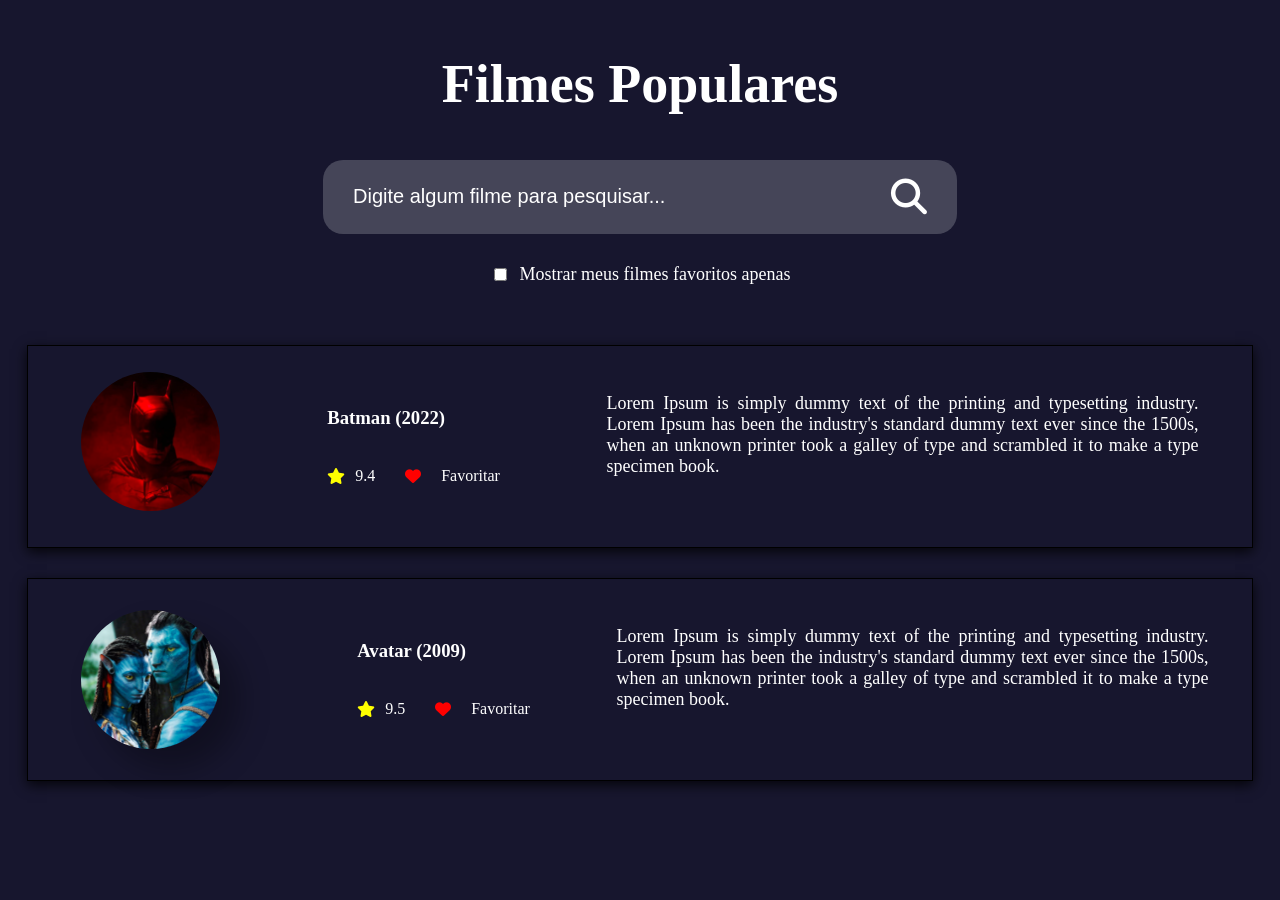
==== FilmesPopulares.html @ 195702eb ":construction: Feat: Criado a pagina de filtragem de favoritos" ====
<!DOCTYPE html>
<html lang="Pt-br">
<head>
    <meta charset="UTF-8">
    <meta name="viewport" content="width=device-width, initial-scale=1.0">
    <title>Filmes Populares</title>
    <link rel="stylesheet" href="Style.css">
       <link rel="stylesheet" href="https://cdnjs.cloudflare.com/ajax/libs/font-awesome/6.4.2/css/all.min.css">
</head>
<body>
   <Section class="inicio">
    <h1>Filmes Populares</h1>
    <div class="buscar">
        <input type="text" id="busca" placeholder="Digite algum filme para pesquisar...">
    <i class="fa-solid fa-magnifying-glass"></i>
    </div>
    <div class="checkbox">
        <input type="checkbox" name="Favoritos" id="apenasfav">
        <label for="check">Mostrar meus filmes favoritos apenas</label>
        </div>
    </Section>

    <section class="Filmes">
        
           
        </div>
        <div class="filme">

            <img src="img/BATMAN.svg" alt="BATMAN" id="img-Btm">
            <div class="conteudo1">
            <h3>Batman (2022)</h3>
           <div class="subcont">
            <i class="fa-solid fa-star" id="star"></i>
            <span>9.4</span>
            <div class="fav">
            <i class="fa-solid fa-heart" id="heart"></i>
            <p>Favoritar</p>
            </div>
             </div>
</div>
            
            <p class="descricao">Lorem Ipsum is simply dummy text of the printing and typesetting industry. Lorem Ipsum has been the industry's standard dummy text ever since the 1500s, when an unknown printer took a galley of type and scrambled it to make a type specimen book.</p>
        </div>

       
        <div class="filme">

            <img src="img/AVATAR.svg" alt="AVATAR">
            <div class="conteudo1">
            <h3>Avatar (2009)</h3>
           <div class="subcont">
            <i class="fa-solid fa-star" id="star"></i>
            <span>9.5</span>
            <div class="fav">
            <i class="fa-solid fa-heart" id="heart"></i>
            <p>Favoritar</p>
            </div>
             </div>
</div>
            
            <p class="descricao">Lorem Ipsum is simply dummy text of the printing and typesetting industry. Lorem Ipsum has been the industry's standard dummy text ever since the 1500s, when an unknown printer took a galley of type and scrambled it to make a type specimen book.</p>
        </div>
        
    </section>
</body>
</html>
---- Style.css ----
body{
    background-color: #17162e;
}

.inicio{
color:white;
display:flex;
flex-direction: column;
align-items: center;
justify-content: space-around;
font-size: 36px;
font-weight: bold;
}
#busca{
    border:none;
    background-color: transparent;
      outline: none;
      width:600px;
       color:white;
    font-size: 20px;
    padding:0 30px;
}

#busca::placeholder{
    color:white;
    font-size: 20px;
}

.buscar{
    background-color:#454558;
    Width:634px;
    height:74px;
    display:flex;
    align-items: center;
    justify-content: space-around;
    border-radius:20px;
}

.buscar i{
    margin-right: 30px;
}

.checkbox{
    display:flex;
    align-items: center;
    font-size:18px;
    font-weight: lighter;
    padding: 30px 0;
    gap:10px;
}
.Filmes{
    display:flex;
    flex-direction: column;
    align-items: center;
    justify-content: space-between;
}
.filme{
    display:flex;
    color:white;
    align-items: center;
    justify-content: space-around;
    width:1224px;
    height:201px;
    border:1px solid black;
    box-shadow: 0 4px 12px rgba(0, 0, 0.5, 0.8);
    margin-top:30px;
    
}
.filme:hover{
    transform:scale(1.2);
    
}
 .filme img{
    margin-top:40px;
 }

.conteudo1{
    display:flex;
    flex-direction: column;
   
}
#star{
    color:yellow;
    
}

#heart{
    color:red;
    padding:20px;
}

.fav{
    display:flex;
    align-items: center;
}

.subcont{
    display:flex;
    align-items: center;
    gap:10px;
}

.descricao{
    text-align: justify;
    width: 592px;
    height:128px;
    margin-top:40px;
    font-size:18px;
}

.titulomaior{
    max-width:250px;
   
}
#img-Btm{
    border-radius:100px;
    margin-top:-10px;
}
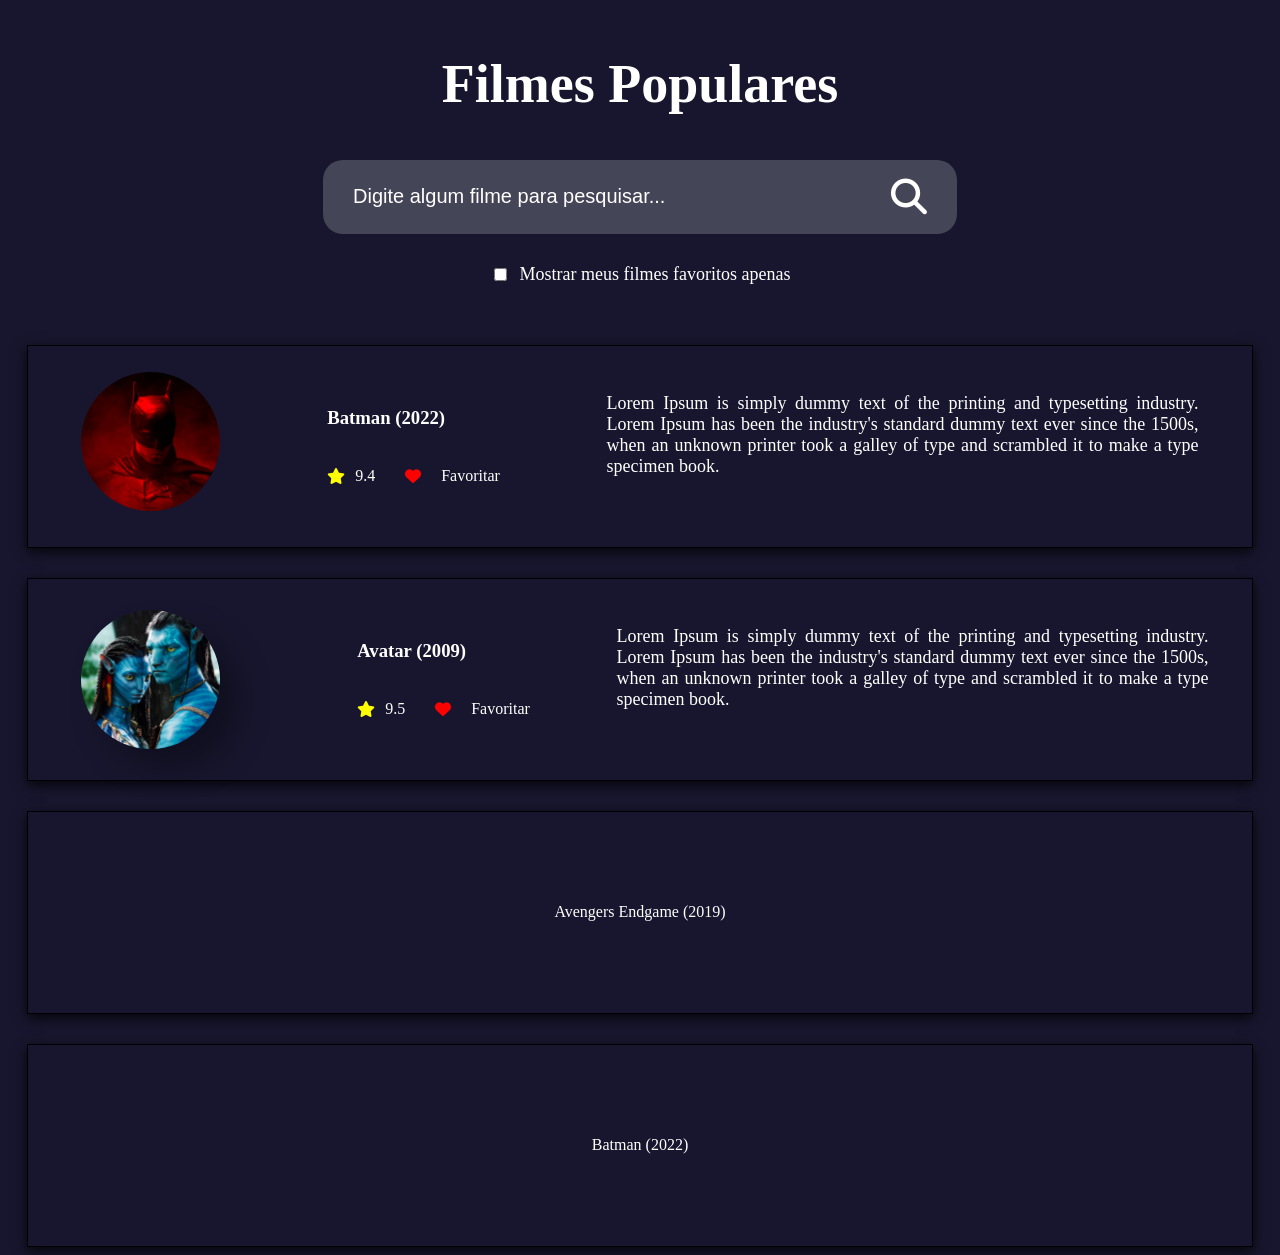
==== commit 16f05e1a: ":construction: Feat: Iniciando Js" ====
--- a/FilmesPopulares.html
+++ b/FilmesPopulares.html
@@ -62,5 +62,6 @@
         </div>
         
     </section>
+  <script src="script.js"></script>
 </body>
 </html>
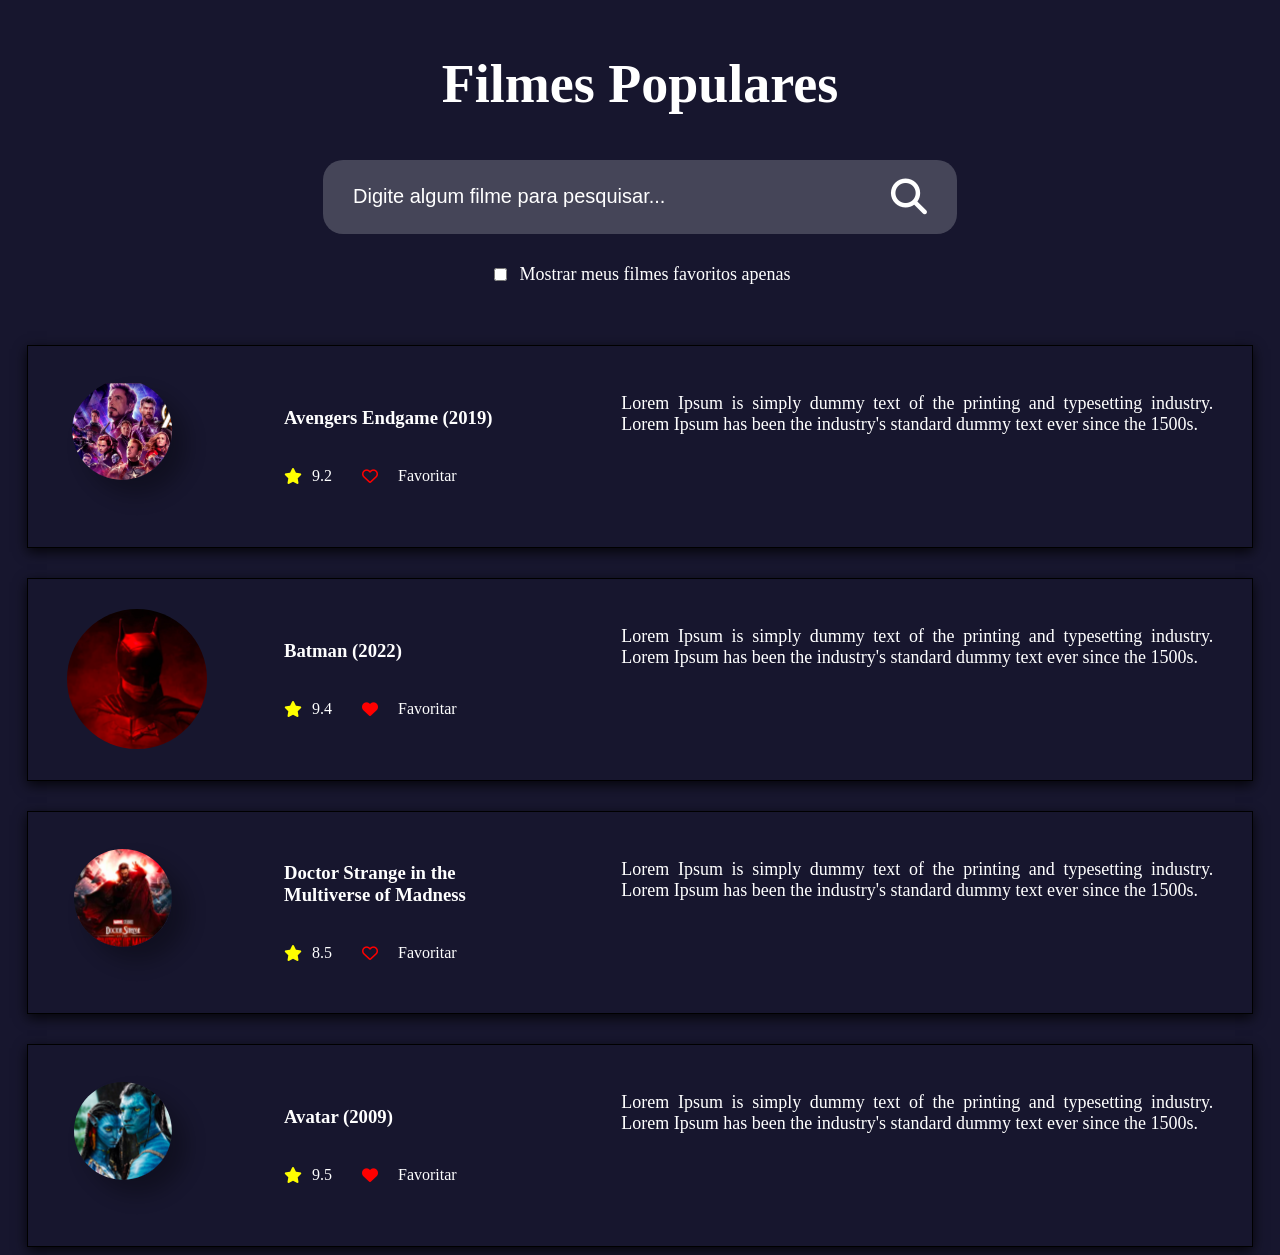
==== commit d053f1be: ":construction: Feat: criando estrutura dinamica com Js e consumindo a api" ====
--- a/FilmesPopulares.html
+++ b/FilmesPopulares.html
@@ -22,45 +22,7 @@
 
     <section class="Filmes">
         
-           
-        </div>
-        <div class="filme">
-
-            <img src="img/BATMAN.svg" alt="BATMAN" id="img-Btm">
-            <div class="conteudo1">
-            <h3>Batman (2022)</h3>
-           <div class="subcont">
-            <i class="fa-solid fa-star" id="star"></i>
-            <span>9.4</span>
-            <div class="fav">
-            <i class="fa-solid fa-heart" id="heart"></i>
-            <p>Favoritar</p>
-            </div>
-             </div>
-</div>
-            
-            <p class="descricao">Lorem Ipsum is simply dummy text of the printing and typesetting industry. Lorem Ipsum has been the industry's standard dummy text ever since the 1500s, when an unknown printer took a galley of type and scrambled it to make a type specimen book.</p>
-        </div>
-
-       
-        <div class="filme">
-
-            <img src="img/AVATAR.svg" alt="AVATAR">
-            <div class="conteudo1">
-            <h3>Avatar (2009)</h3>
-           <div class="subcont">
-            <i class="fa-solid fa-star" id="star"></i>
-            <span>9.5</span>
-            <div class="fav">
-            <i class="fa-solid fa-heart" id="heart"></i>
-            <p>Favoritar</p>
-            </div>
-             </div>
-</div>
-            
-            <p class="descricao">Lorem Ipsum is simply dummy text of the printing and typesetting industry. Lorem Ipsum has been the industry's standard dummy text ever since the 1500s, when an unknown printer took a galley of type and scrambled it to make a type specimen book.</p>
-        </div>
-        
+     
     </section>
   <script src="script.js"></script>
 </body>
--- a/Style.css
+++ b/Style.css
@@ -71,12 +71,19 @@
     
 }
  .filme img{
-    margin-top:40px;
+    width: 140px;
+    height: 140px;
+    min-width: 140px; /* Garante que o flexbox não esmague a imagem */
+    min-height: 140px;
+    border-radius: 50%;
+    object-fit: cover;
+    margin-top: 0; /* Remove margens que empurravam a imagem para fora */
  }
 
 .conteudo1{
     display:flex;
     flex-direction: column;
+    width: 260px;
    
 }
 #star{
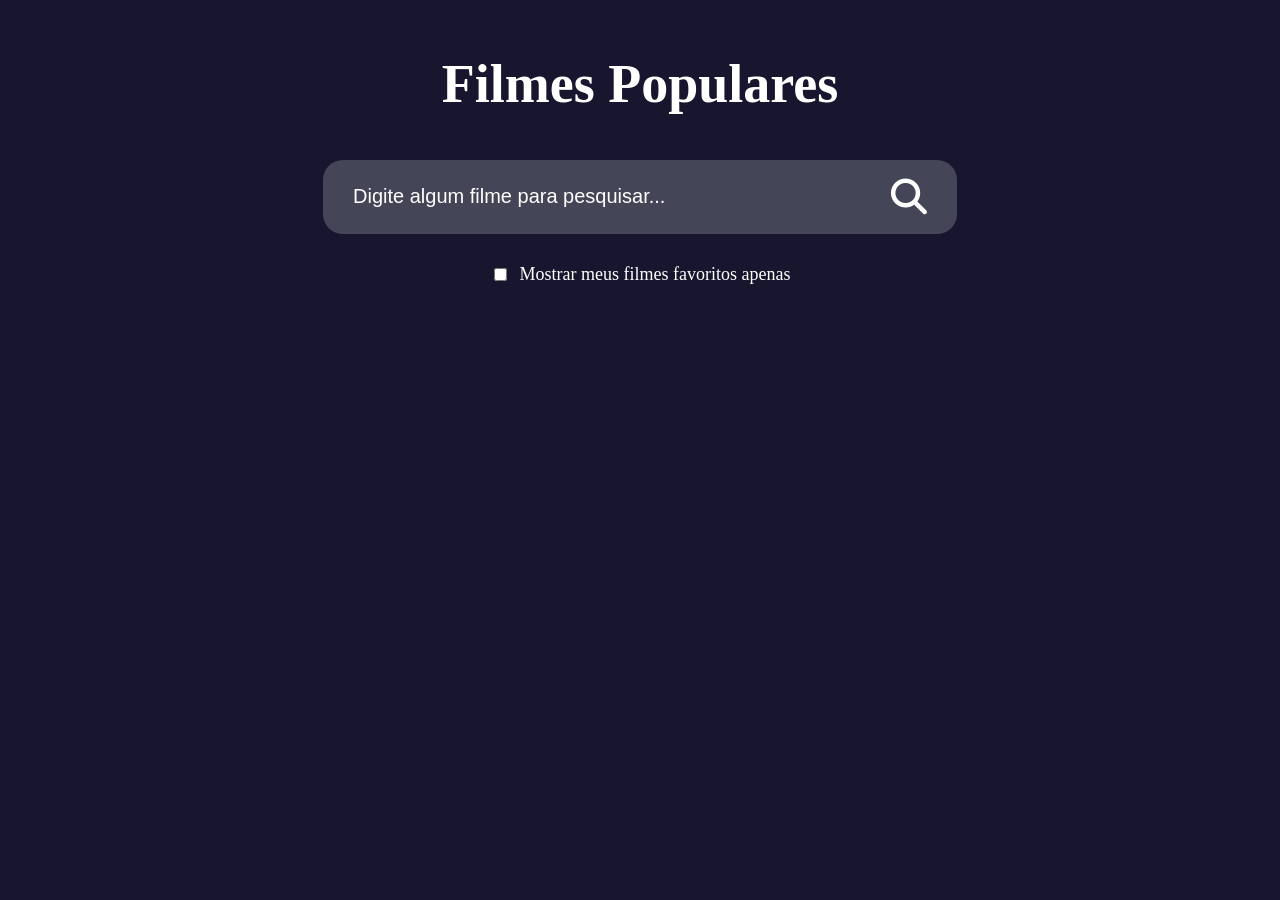
==== commit fb775f33: ":construction: Feat: criado mecanismo de busca" ====
--- a/FilmesPopulares.html
+++ b/FilmesPopulares.html
@@ -11,7 +11,7 @@
    <Section class="inicio">
     <h1>Filmes Populares</h1>
     <div class="buscar">
-        <input type="text" id="busca" placeholder="Digite algum filme para pesquisar...">
+        <input type="text" id="busca" class="InputBusca" placeholder="Digite algum filme para pesquisar...">
     <i class="fa-solid fa-magnifying-glass"></i>
     </div>
     <div class="checkbox">
@@ -24,6 +24,7 @@
         
      
     </section>
-  <script src="script.js"></script>
+    <script  src="config.js"></script>
+  <script  src="script.js"></script>
 </body>
 </html>
